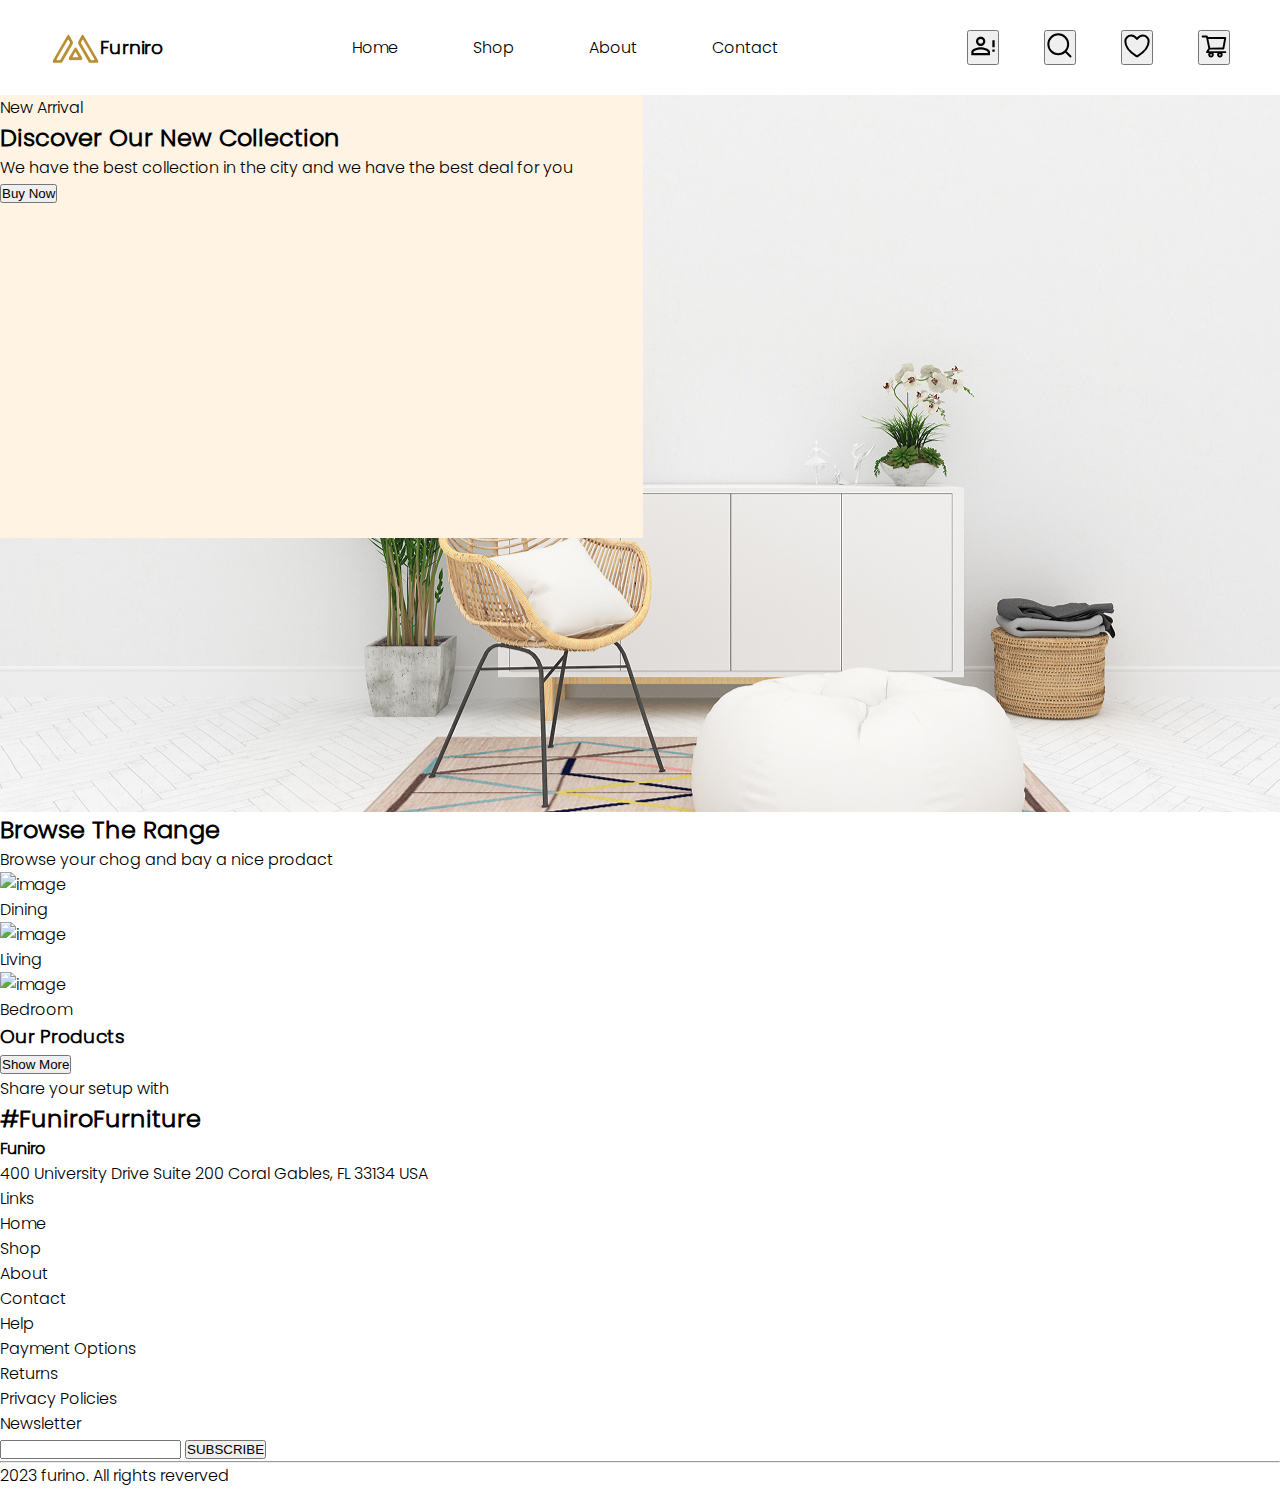
==== index.html @ 2afb2857 "add all class" ====
<!DOCTYPE html>
<html lang="en">
<head>
    <meta charset="UTF-8">
    <meta name="viewport" content="width=device-width, initial-scale=1.0">
    <title>Furniro</title>
    <!-- Link css -->
    <link rel="stylesheet" href="./Style/style.css">
    <!-- link favicon -->
    <link rel="shortcut icon" href="./asset/logo.svg" type="image/x-icon">
</head>
<body>
    <!-- Navbar -->
    <nav class="nav">
        <div class="nav_div">
            <img src="./asset/Logos-05 (1).png" width="50" height="32" alt="logo">
            <h3>Furniro</h3>
        </div>
        <div class="nav_div2">
            <p>Home</p>
            <p>Shop</p>
            <p>About</p>
            <p>Contact</p>
        </div>
        <div class="nav_div-button">
            <button><img src="./asset/User.svg" alt="icon"></button>
            <button><img src="./asset/serch.svg" alt="icon"></button>
            <button><img src="./asset/hart.svg" alt="icon"></button>
            <button><img src="./asset/cart.svg" alt="icon"></button>
        </div>
    </nav>
    <!-- main -->
    <main>
        <!-- hero section -->
        <section class="hero">
            <div class="hero-div">
                <div class="hero-div2">
                    <p class="hero-p">New Arrival</p>
                    <h2 class="hero-hed">Discover Our New Collection</h2>
                    <p>We have the best collection in the city and we have the best deal for you</p>
                    <button class="hero-btn">Buy Now</button>
                </div>
            </div>
        </section >
        <!-- section 2 -->
        <section class="sec-2">
            <h2 class="sec-2-had">Browse The Range</h2>
            <p>Browse your chog and bay a nice prodact</p>
            <div class="sec2-div">
                <div class="sec2-card">
                    <img class="sec2-img" src="" alt="image">
                    <p>Dining</p>
                </div class="sec2-card">
                <div>
                    <img class="sec2-img" src="" alt="image">
                    <p>Living</p>
                </div>
                <div class="sec2-card">
                    <img class="sec2-img" src="" alt="image">
                    <p>Bedroom</p>
                </div>
            </div>
        </section>
        <!-- section 3 -->
        <section class="sec3">
            <h3 class="sec3-had">Our Products</h3>
            <div class="sec3-div">

            </div>
            <button class="sec3-btn">Show More</button>
        </section>
        <!-- section 4 -->
        <section class="sec4">
            <div class="sec4-div">

            </div>
        </section>
        <!-- section 5 -->
        <section class="sec5">
            <p>Share your setup with</p>
            <h2>#FuniroFurniture</h2>
            <div class="sec5-div"></div>
        </section>
    </main>
    <!-- Footer -->
    <footer class="footer">
        <div class="footer-div">
            <div class="footer-div2">
                <h4 class="footer-had">Funiro</h4>
                <p class="footer-adde">400 University Drive Suite 200 Coral Gables,
                    FL 33134 USA</p>
            </div>
            <div class="footer-div3">
                <p class="footer-ses-hader">Links</p>
                <p>Home</p>
                <p>Shop</p>
                <p>About</p>
                <p>Contact</p>
            </div>
            <div class="footer-div4">
                <p class="footer-ses-hader">Help</p>
                <p>Payment Options</p>
                <p>Returns</p>
                <p>Privacy Policies</p>
            </div>
            <div class="footer-div5">
                <p class="footer-ses-hader">Newsletter</p>
                <div class="footer-div6">
                    <input class="foot-inp" type="text" name="text" id="">
                    <button class="footer-btn">SUBSCRIBE</button>
                </div>
            </div>
        </div>
        <hr class="footer-lin">
        <p class="foot-copyr">2023 furino. All rights reverved</p>
    </footer>
    <script src="./javascript/main.js"></script>
</body>
</html>
---- Style/style.css ----
/* Global */
*{
    margin: 0px;
    padding: 0px;
}

@font-face{
    font-family: 'Montserrat';
    src: url('../fonts/Montserrat.ttf') format('truetype'); 
}
@font-face{
    font-family: 'Poppins-Light';
    src: url('../fonts/Poppins-Light.ttf') format('truetype'); 
}

.Font-m{
    font-family: 'Montserrat';
}
body{
    font-family: 'Poppins-Light';
}

/* navigation */
.nav{
    display: flex;
    flex-direction: row;
    align-items: center;
    justify-content: space-between;
    margin-top: 30px;
    margin-bottom: 30px;
    margin-left: 50px;
    margin-right: 50px;
}

.nav_div{
    display: flex;
    flex-direction: row;
    align-items: center;
}
.nav_div2{
    display: flex;
    flex-direction: row;
    align-items: center;
    gap: 75px;
}
.nav_div-button{
    display: flex;
    flex-direction: row;
    align-items: center;
    gap: 45px;
}

/* hero section */
.hero{
    background-image: url(../asset/livinrom.png);
    height: 716.83px;
}
.hero-div{
    width: 643px;
    height: 443px;
    background-color: #FFF3E3;
    display: flex;
    flex-direction: column;
    align-items: start;
    /* padding-left: 49px;
    padding-top: 62px; */
}
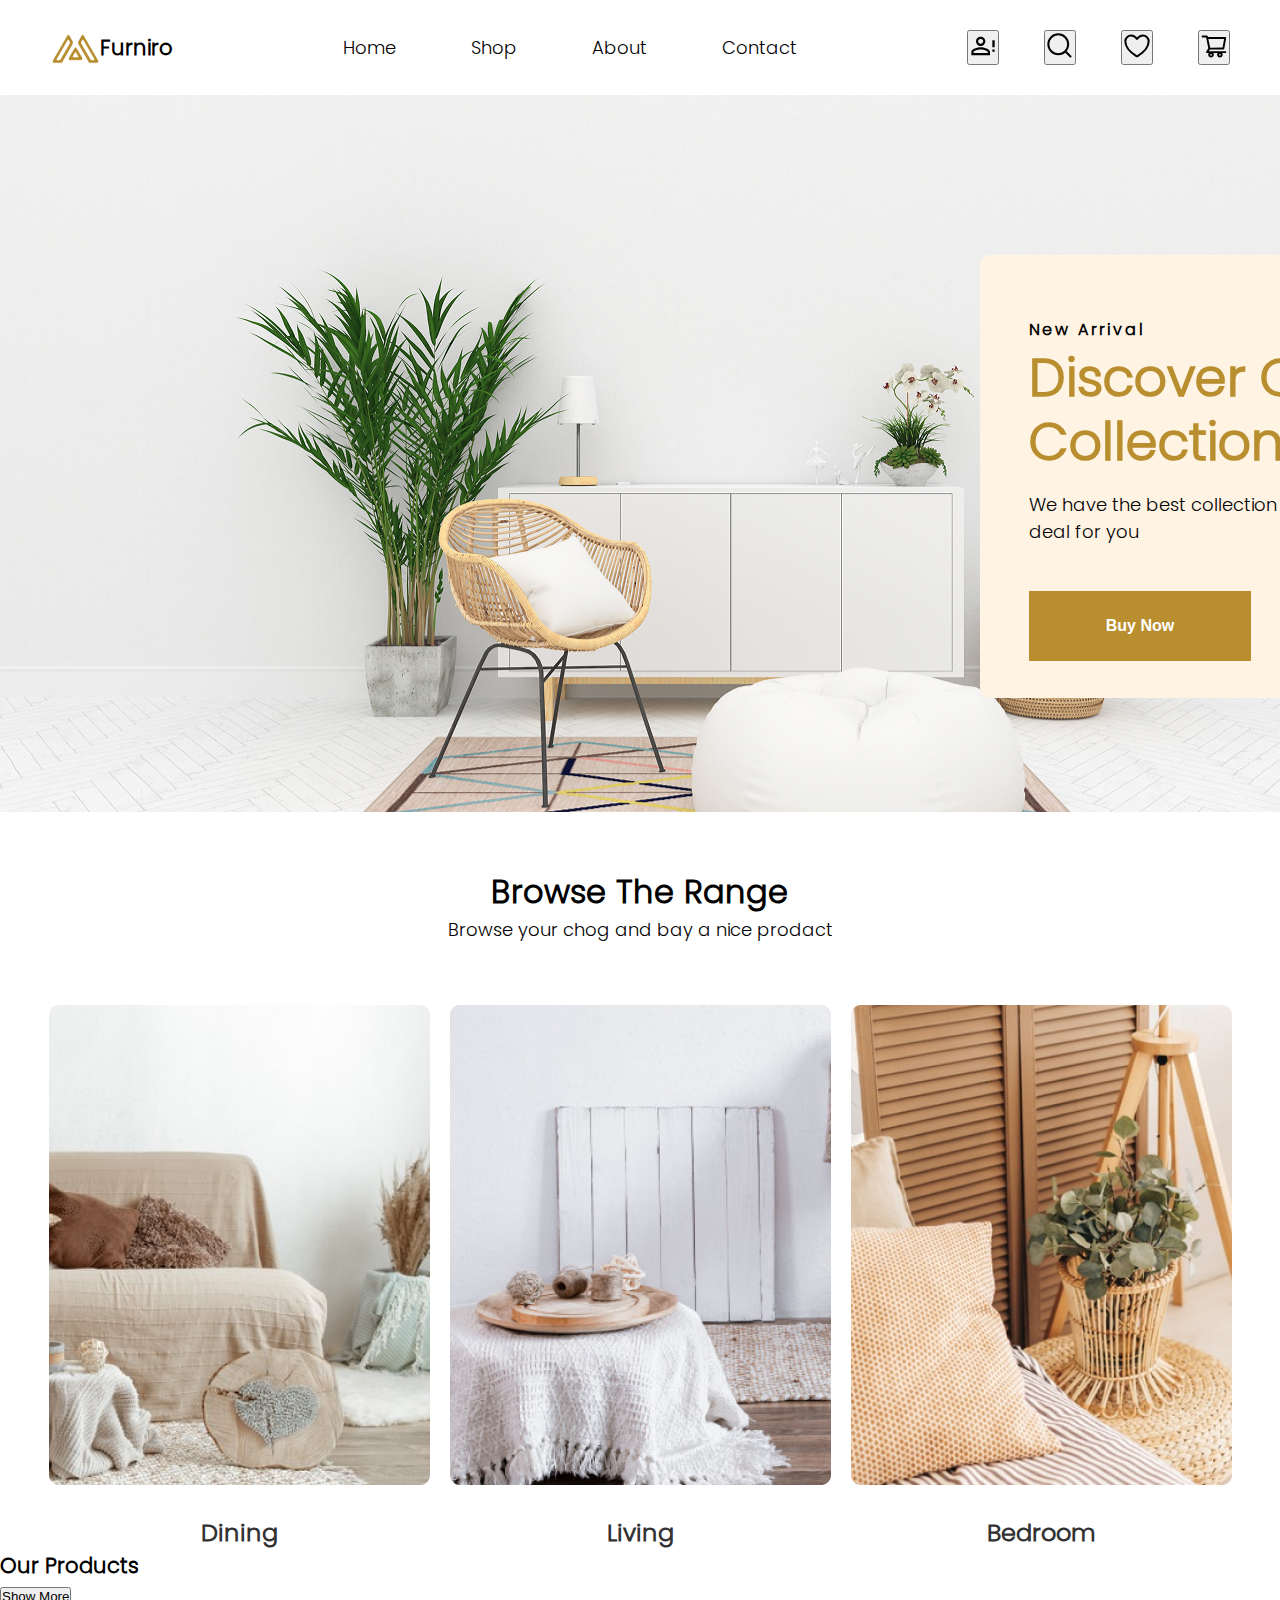
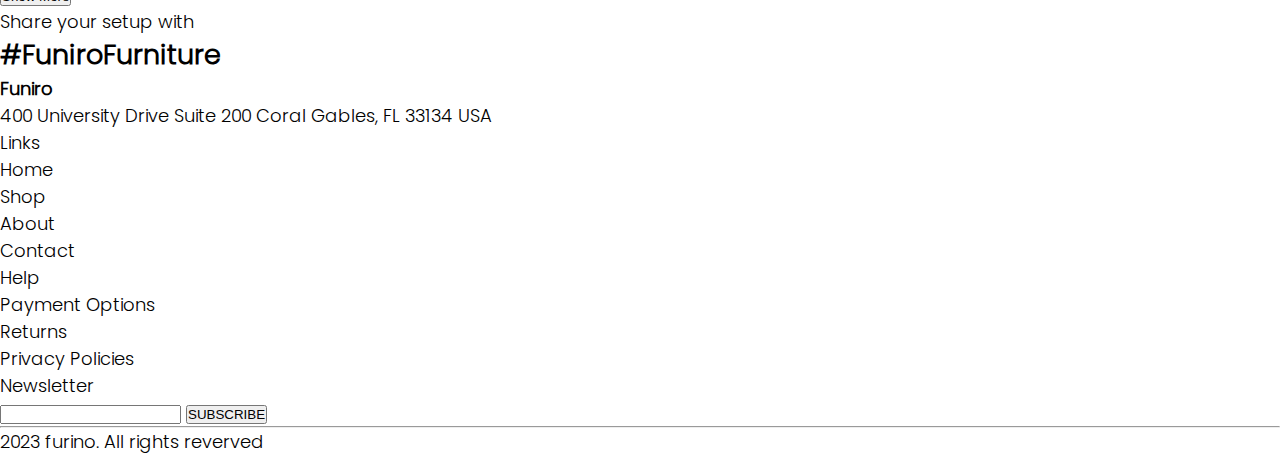
==== commit 6839eaa9: "add assat" ====
--- a/index.html
+++ b/index.html
@@ -48,15 +48,15 @@
             <p>Browse your chog and bay a nice prodact</p>
             <div class="sec2-div">
                 <div class="sec2-card">
-                    <img class="sec2-img" src="" alt="image">
+                    <img class="sec2-img" src="./asset/Section2img/Image-living room.png" alt="image">
                     <p>Dining</p>
-                </div class="sec2-card">
-                <div>
-                    <img class="sec2-img" src="" alt="image">
+                </div >
+                <div class="sec2-card">
+                    <img class="sec2-img" src="./asset/Section2img/Mask Group.png" alt="image">
                     <p>Living</p>
                 </div>
                 <div class="sec2-card">
-                    <img class="sec2-img" src="" alt="image">
+                    <img class="sec2-img" src="./asset/Section2img/Mask Group2.png" alt="image">
                     <p>Bedroom</p>
                 </div>
             </div>
--- a/Style/style.css
+++ b/Style/style.css
@@ -18,6 +18,8 @@
 }
 body{
     font-family: 'Poppins-Light';
+    font-size: 18px;
+    font-weight: 500;
 }
 
 /* navigation */
@@ -59,12 +61,85 @@
     width: 643px;
     height: 443px;
     background-color: #FFF3E3;
+    border-radius: 10px;
+    position: relative;
+    left: 980px;
+    top: 160px;
+}
+.hero-div2{
+    width: 561px;
+    height: 344px;
     display: flex;
     flex-direction: column;
     align-items: start;
-    /* padding-left: 49px;
-    padding-top: 62px; */
+    padding-left: 49px;
+    padding-top: 62px;
+}
+.hero-btn{
+    width: 222px;
+    height: 74px;
+    background-color: #B88E2F;
+    border: none;
+    font-size: 1rem;
+    font-weight: bold;
+    color: #ffff;
+    margin-top: 46px;
+}
+/* hero font styling */
+.hero-p{
+    font-size: 1rem;
+    font-weight: 600;
+    letter-spacing: 3px;
+}
+.hero-hed{
+    font-size: 52px;
+    font-weight: 900px;
+    color: #B88E2F;
+    line-height: 64px;
+    margin-top: 4px;
+    margin-bottom: 17px;
+}
+
+/* section 2 */
+
+.sec-2{
+    display: flex;
+    flex-direction: column;
+    align-items: center;
+}
+
+.sec2-div{
+    display: flex;
+    flex-direction: row;
+    gap: 20px;
+    align-items: center;
+}
+.sec2-img{
+    width: 381px;
+    height: 480px;
+}
+.sec2-card{
+    display: flex;
+    flex-direction: column;
+    align-items: center;
+    font-size: 24px;
+    font-weight: 600;
+    color: #333333;
+    gap: 30px;
+    margin-top: 62px;
+}
+.sec-2-had{
+    font-size: 32px;
+    font-weight: 700;
+    margin-top: 56px;
 }
 
 
 
+
+
+/* Footer */
+
+
+
+
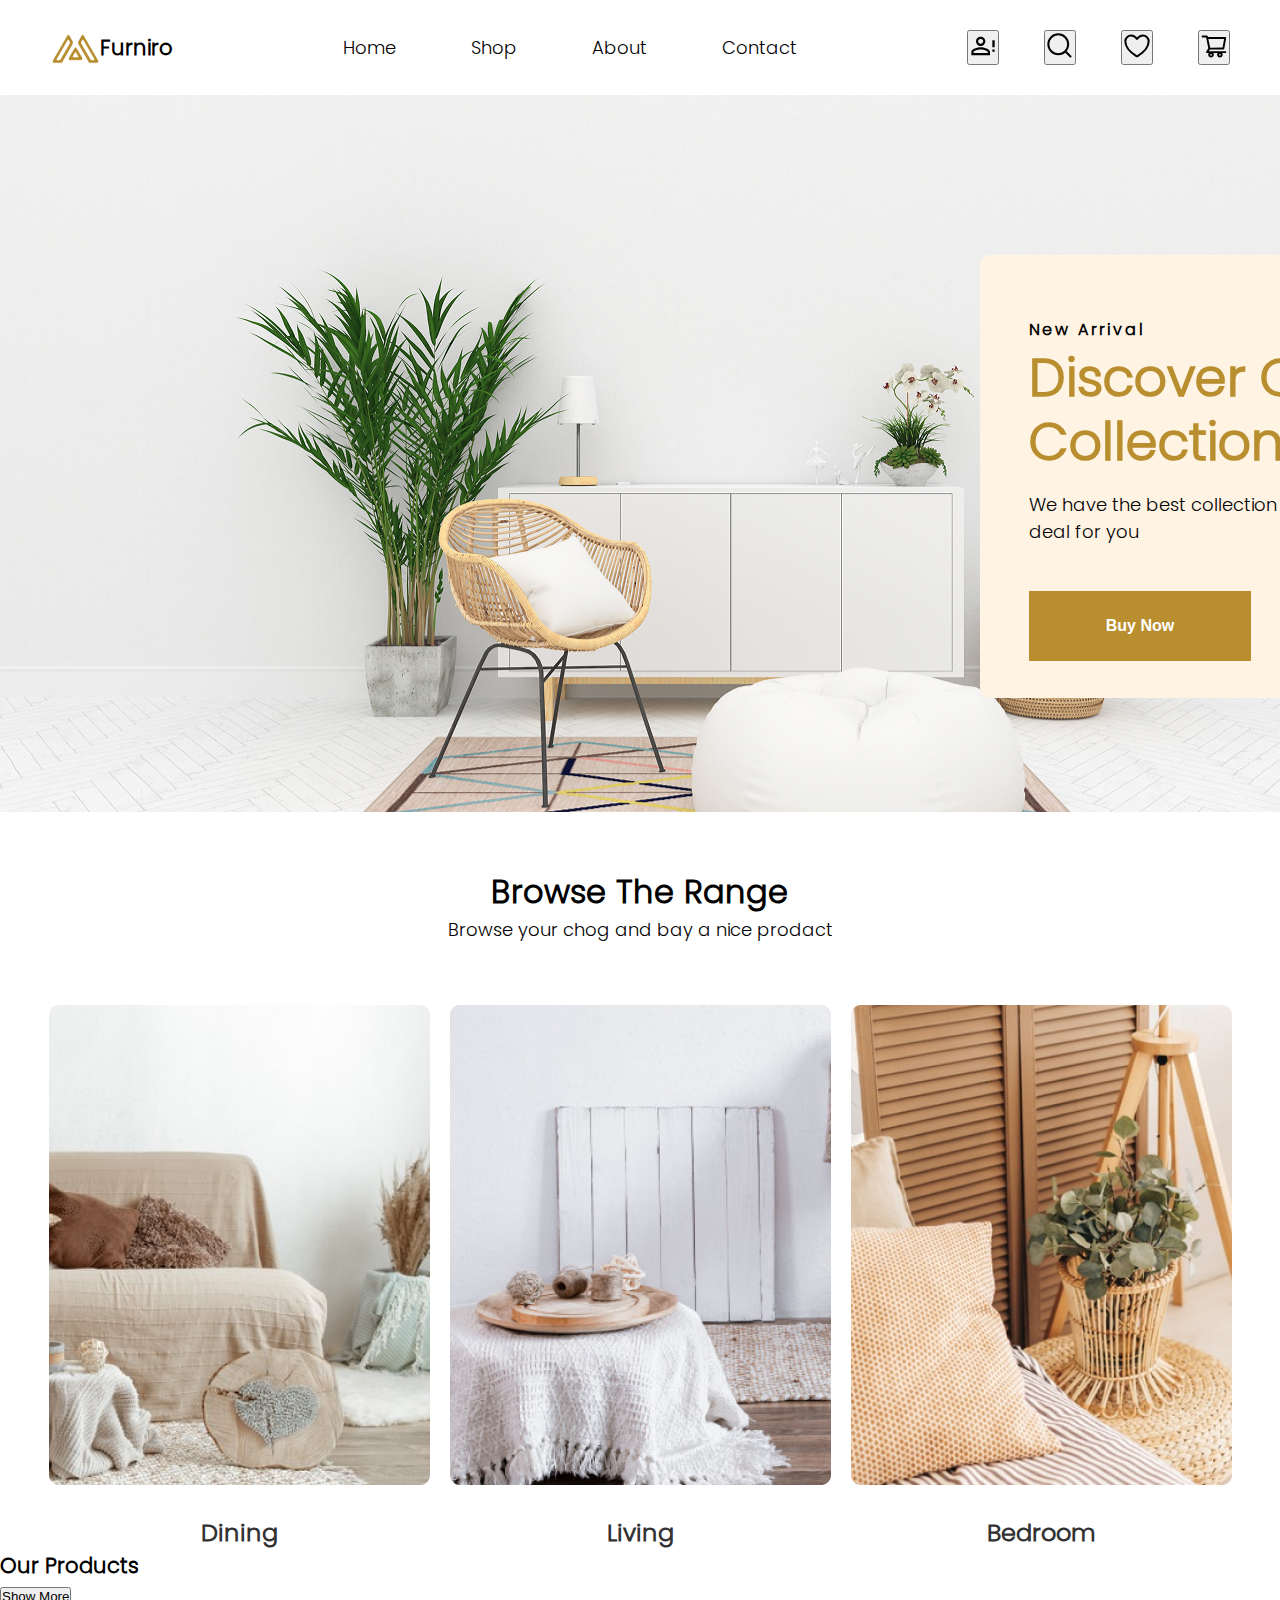
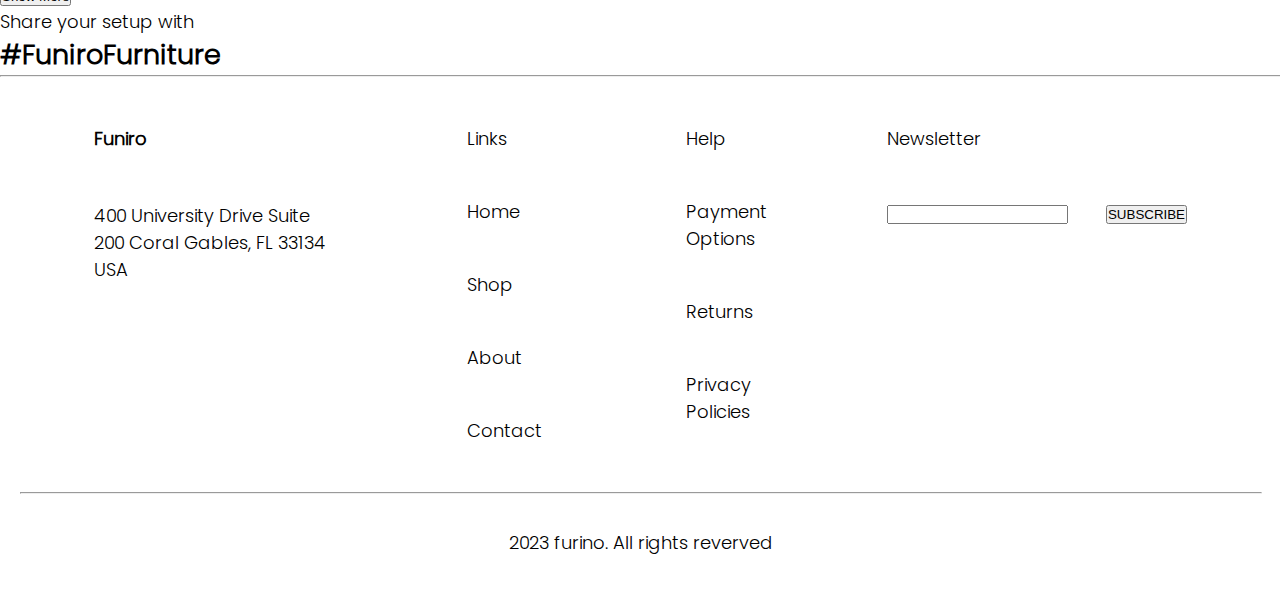
==== commit f5c02bc5: "update" ====
--- a/index.html
+++ b/index.html
@@ -83,6 +83,7 @@
         </section>
     </main>
     <!-- Footer -->
+    <hr style="width: 100vw;color: #9F9F9F;">
     <footer class="footer">
         <div class="footer-div">
             <div class="footer-div2">
--- a/Style/style.css
+++ b/Style/style.css
@@ -140,6 +140,66 @@
 
 /* Footer */
 
-
-
-
+.footer{
+    display: flex;
+    flex-direction: column;
+    align-items: center;
+    margin-left: 100px;
+    margin-right: 99px;
+    margin-top: 48px;
+    margin-bottom: 38px;
+}
+.footer-div{
+    display: flex;
+    flex-direction: row;
+    align-items: start;
+    margin-bottom: 48px;
+}
+.footer-lin{
+    width: 1240.01px;
+}
+.footer-div2{
+    display: flex;
+    flex-direction: column;
+    align-items: start;
+    gap: 50px;
+    width: 285px;
+    margin-right: 136px;
+}
+.footer-div3{
+    display: flex;
+    flex-direction: column;
+    align-items: start;
+    gap: 46px;
+    margin-right: 144px;
+}
+.footer-div4{
+    display: flex;
+    flex-direction: column;
+    align-items: start;
+    gap: 46px;
+    margin-right: 72px;
+}
+.footer-div5{
+    display: flex;
+    flex-direction: column;
+    align-items: start;
+    gap: 53px;
+}
+.footer-div6{
+    display: flex;
+    flex-direction: row;
+    align-items: start;
+    gap: 38px;
+}
+
+.foot-copyr{
+    margin-top: 35px;
+    text-align: start;
+    justify-content: start;
+}
+
+
+
+
+
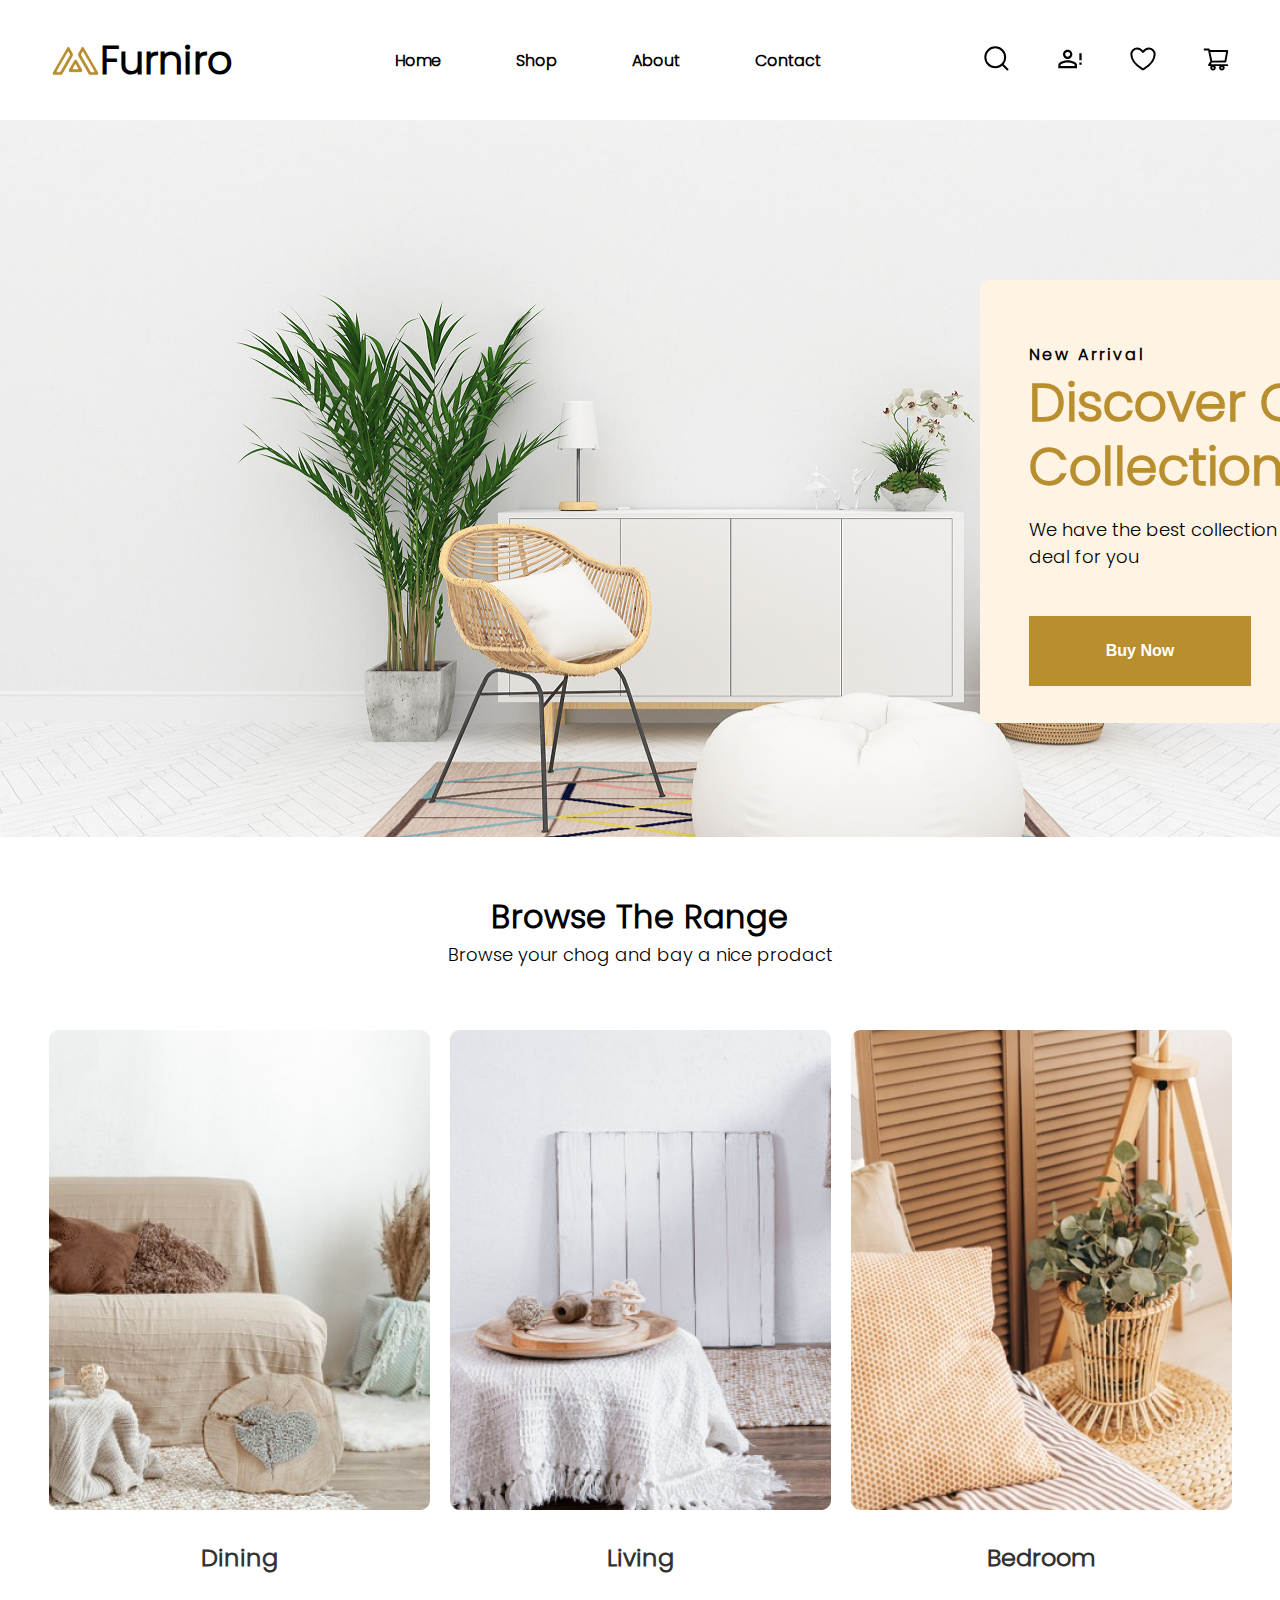
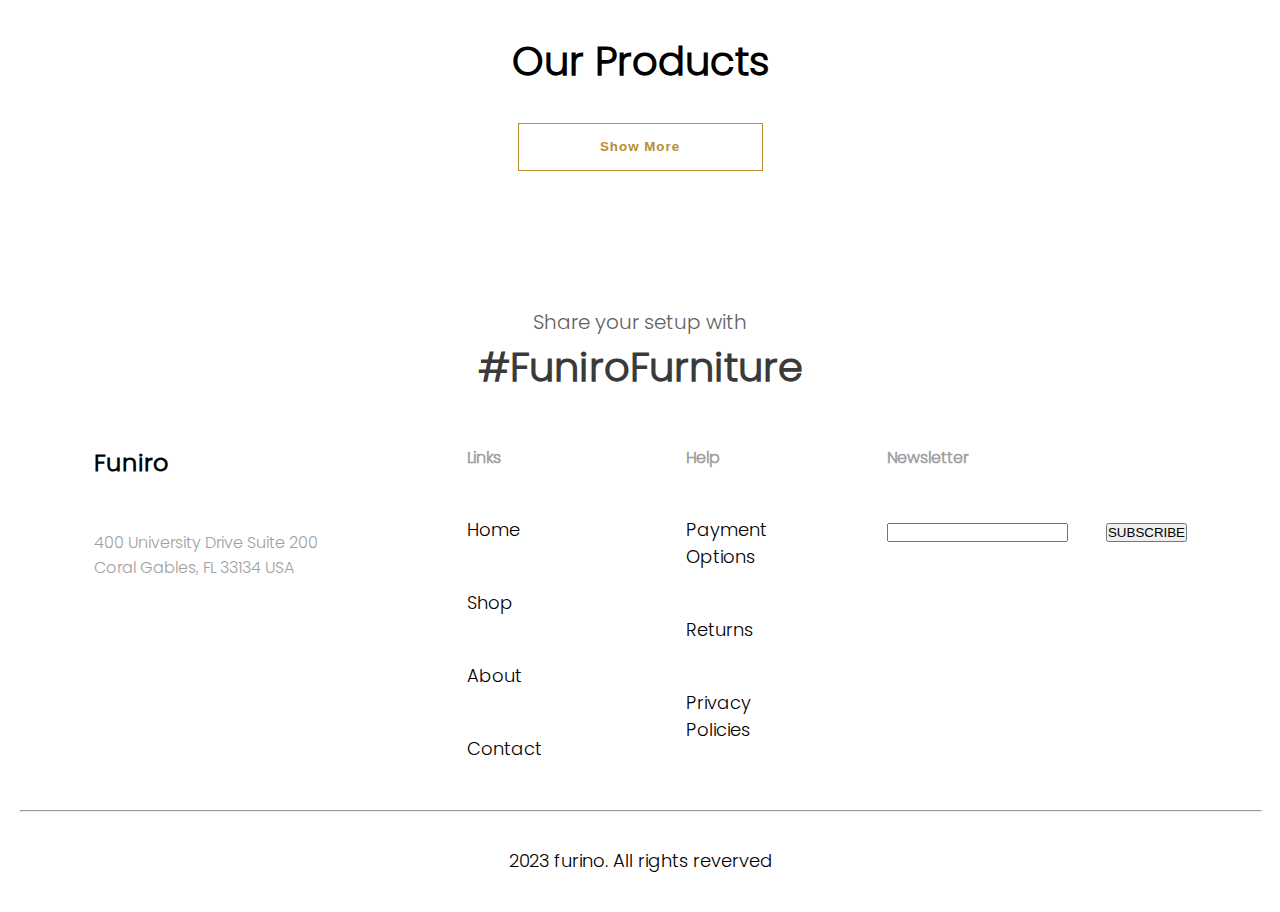
==== commit 0a3248f6: "add" ====
--- a/index.html
+++ b/index.html
@@ -23,10 +23,10 @@
             <p>Contact</p>
         </div>
         <div class="nav_div-button">
-            <button><img src="./asset/User.svg" alt="icon"></button>
-            <button><img src="./asset/serch.svg" alt="icon"></button>
-            <button><img src="./asset/hart.svg" alt="icon"></button>
-            <button><img src="./asset/cart.svg" alt="icon"></button>
+            <button class="nav-btn"><img src="./asset/serch.svg" alt="icon"></button>
+            <button class="nav-btn"><img src="./asset/User.svg" alt="icon"></button>
+            <button class="nav-btn"><img src="./asset/hart.svg" alt="icon"></button>
+            <button class="nav-btn"><img src="./asset/cart.svg" alt="icon"></button>
         </div>
     </nav>
     <!-- main -->
@@ -77,13 +77,12 @@
         </section>
         <!-- section 5 -->
         <section class="sec5">
-            <p>Share your setup with</p>
-            <h2>#FuniroFurniture</h2>
+            <p class="sec5-par">Share your setup with</p>
+            <h2 class="sec5-had">#FuniroFurniture</h2>
             <div class="sec5-div"></div>
         </section>
     </main>
     <!-- Footer -->
-    <hr style="width: 100vw;color: #9F9F9F;">
     <footer class="footer">
         <div class="footer-div">
             <div class="footer-div2">
--- a/Style/style.css
+++ b/Style/style.css
@@ -38,12 +38,16 @@
     display: flex;
     flex-direction: row;
     align-items: center;
+    font-size: 34px;
+    font-weight: 900;
 }
 .nav_div2{
     display: flex;
     flex-direction: row;
     align-items: center;
     gap: 75px;
+    font-size: 1rem;
+    font-weight: 600;
 }
 .nav_div-button{
     display: flex;
@@ -51,6 +55,11 @@
     align-items: center;
     gap: 45px;
 }
+.nav-btn{
+    background-color: #ffff;
+    border: none;
+}
+
 
 /* hero section */
 .hero{
@@ -134,8 +143,56 @@
     margin-top: 56px;
 }
 
-
-
+/* section 3 */
+.sec3{
+    display: flex;
+    flex-direction: column;
+    align-items: center;
+    margin-top: 56px;
+}
+.sec3-had{
+    font-size: 40px;
+    font-weight: 700;
+}
+.sec3-btn{
+    width: 245px;
+    height: 48px;
+    color: #B88E2F;
+    border: 1px solid #B88E2F;
+    font-weight: 700;
+    background-color: white;
+    letter-spacing: 1px;
+    margin-top: 32px;
+    margin-bottom: 69px;
+}
+
+
+/* section 4 */
+.sec4{
+    display: flex;
+    flex-direction: column;
+    align-items: center;
+}
+
+
+/* section 5 */
+.sec5{
+    display: flex;
+    flex-direction: column;
+    align-items: center;
+    margin-top: 67px;
+}
+
+.sec5-par{
+    font-size: 20px;
+    font-weight: 600px;
+    color: #616161;
+}
+.sec5-had{
+    font-size: 40px;
+    font-weight: 700;
+    color: #3A3A3A;
+}
 
 
 /* Footer */
@@ -198,8 +255,22 @@
     text-align: start;
     justify-content: start;
 }
-
-
-
-
-
+/* font */
+.footer-had{
+    font-size: 24px;
+    font-weight: 600;
+}
+.footer-adde{
+    font-size: 1rem;
+    font-weight: 400;
+    color: #9F9F9F;
+}
+.footer-ses-hader{
+    font-size: 1rem;
+    font-weight: 600;
+    color: #9F9F9F;
+}
+
+
+
+
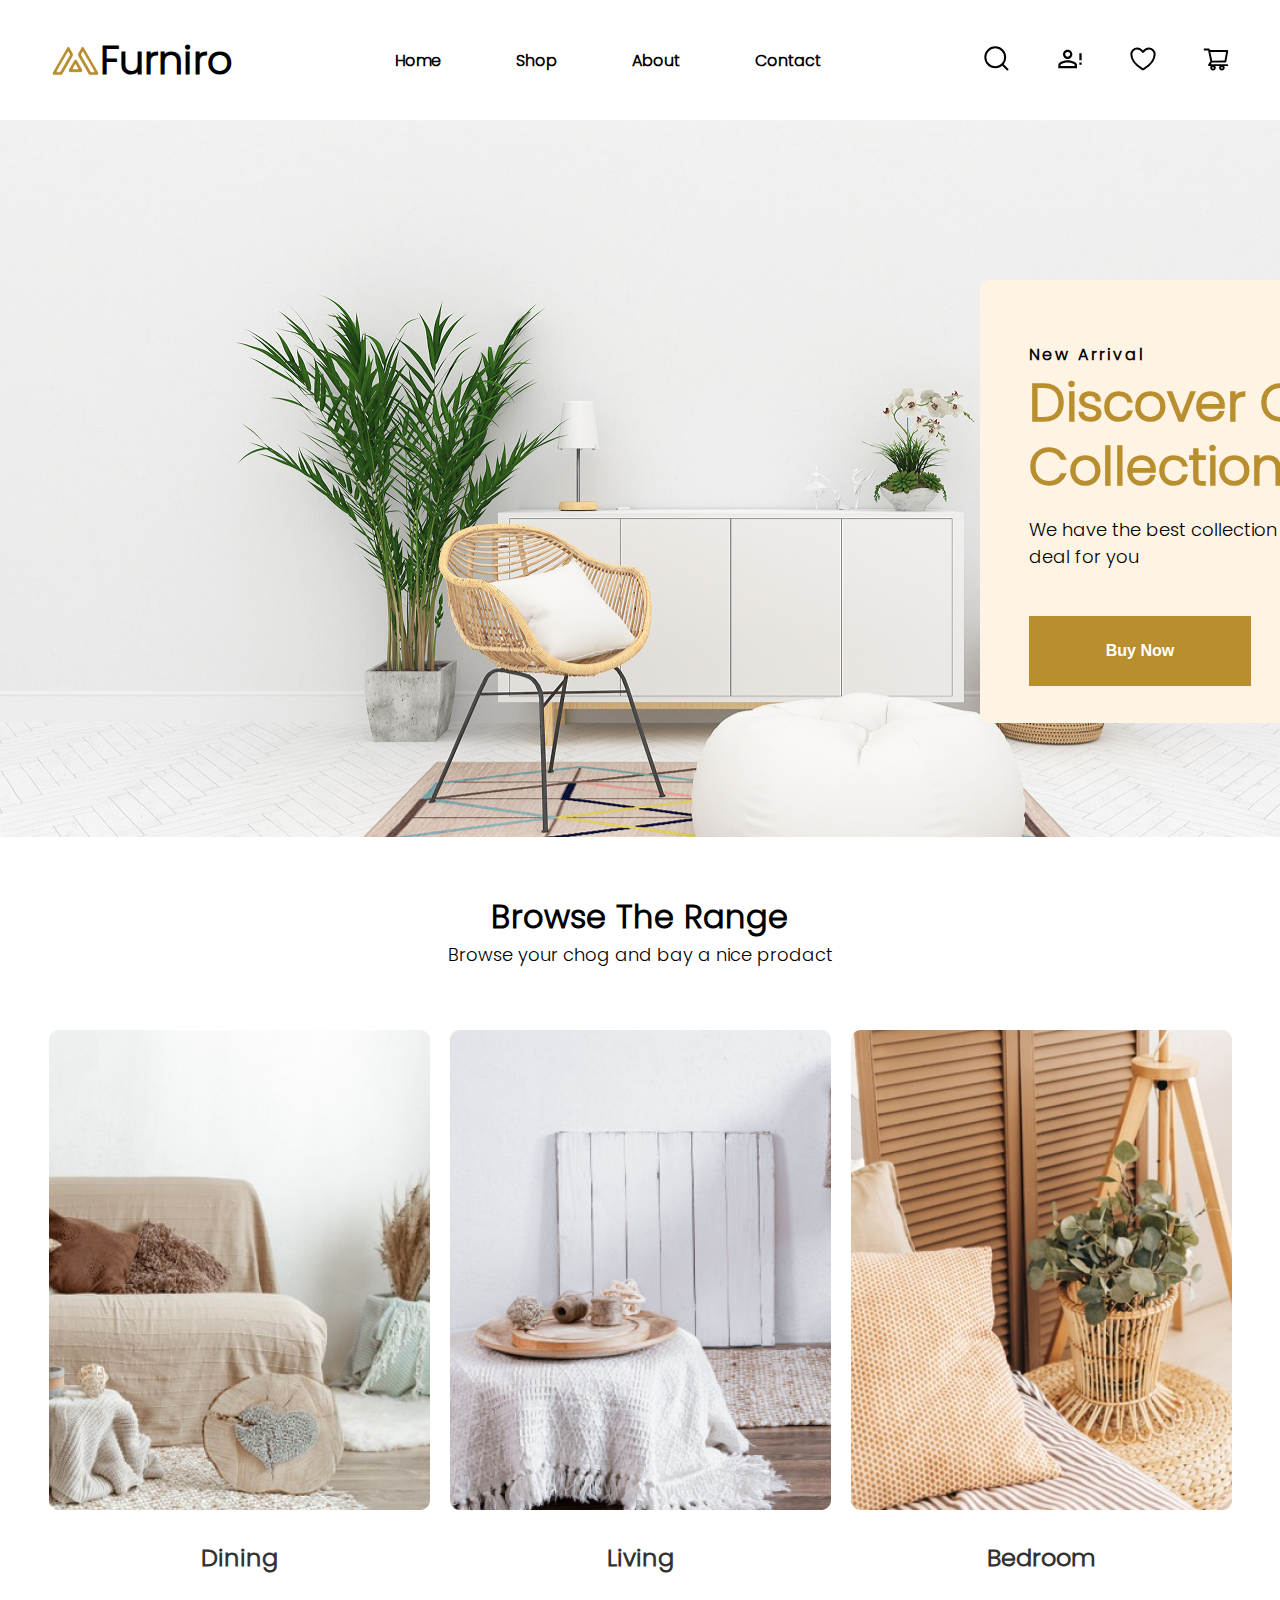
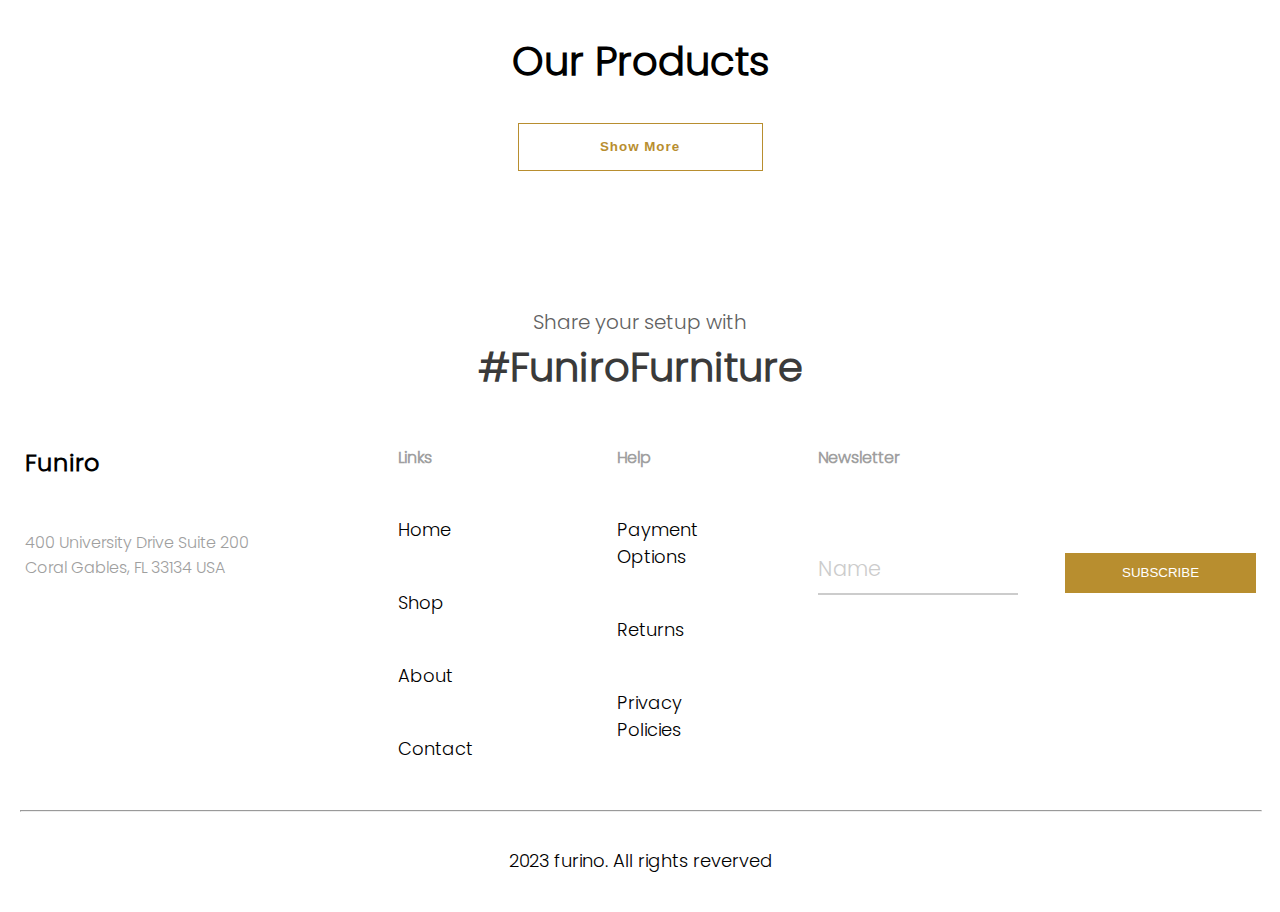
==== commit 91cad2b3: "polic footer" ====
--- a/index.html
+++ b/index.html
@@ -106,7 +106,10 @@
             <div class="footer-div5">
                 <p class="footer-ses-hader">Newsletter</p>
                 <div class="footer-div6">
-                    <input class="foot-inp" type="text" name="text" id="">
+                    <div class="form__group field">
+                        <input type="input" class="form__field" placeholder="Name" name="name" id='name' required />
+                        <label for="name" class="form__label">Name</label>
+                    </div>
                     <button class="footer-btn">SUBSCRIBE</button>
                 </div>
             </div>
--- a/Style/style.css
+++ b/Style/style.css
@@ -271,6 +271,76 @@
     color: #9F9F9F;
 }
 
-
-
-
+/* input btn */
+.footer-btn{
+    width: 200px;
+    height: 40px;
+    background-color: #B88E2F;
+    color: #ffff;
+    border: none;
+    margin-top: 30px;
+}
+
+/* input from */
+
+
+.form__group {
+    position: relative;
+    padding: 15px 0 0;
+    margin-top: 10px;
+    width: 50%;
+}
+
+.form__field {
+    font-family: inherit;
+    width: 200px;
+    border: 0;
+    border-bottom: 2px solid #ccc; /* Replace $gray with actual color value */
+    outline: 0;
+    font-size: 1.3rem;
+    color: rgb(0, 0, 0);
+    padding: 7px 0;
+    background: transparent;
+    transition: border-color 0.2s;
+
+    &::placeholder {
+        color: transparent;
+    }
+
+    &:placeholder-shown ~ .form__label {
+        font-size: 1.3rem;
+        cursor: text;
+        top: 20px;
+    }
+}
+
+.form__label {
+    position: absolute;
+    top: 0;
+    display: block;
+    transition: 0.2s;
+    font-size: 1rem;
+    color: #ccc; /* Replace $gray with actual color value */
+}
+
+.form__field:focus {
+    ~ .form__label {
+        position: absolute;
+        top: 0;
+        display: block;
+        transition: 0.2s;
+        font-size: 1rem;
+        color: #007bff; /* Replace $primary with actual color value */
+        font-weight: 700;    
+    }
+    padding-bottom: 6px;  
+    font-weight: 700;
+    border-width: 3px;
+    border-image: linear-gradient(to right, #007bff, #6c757d); /* Replace $primary and $secondary with actual color values */
+    border-image-slice: 1;
+}
+
+/* reset input */
+.form__field {
+    &:required, &:invalid { box-shadow: none; }
+}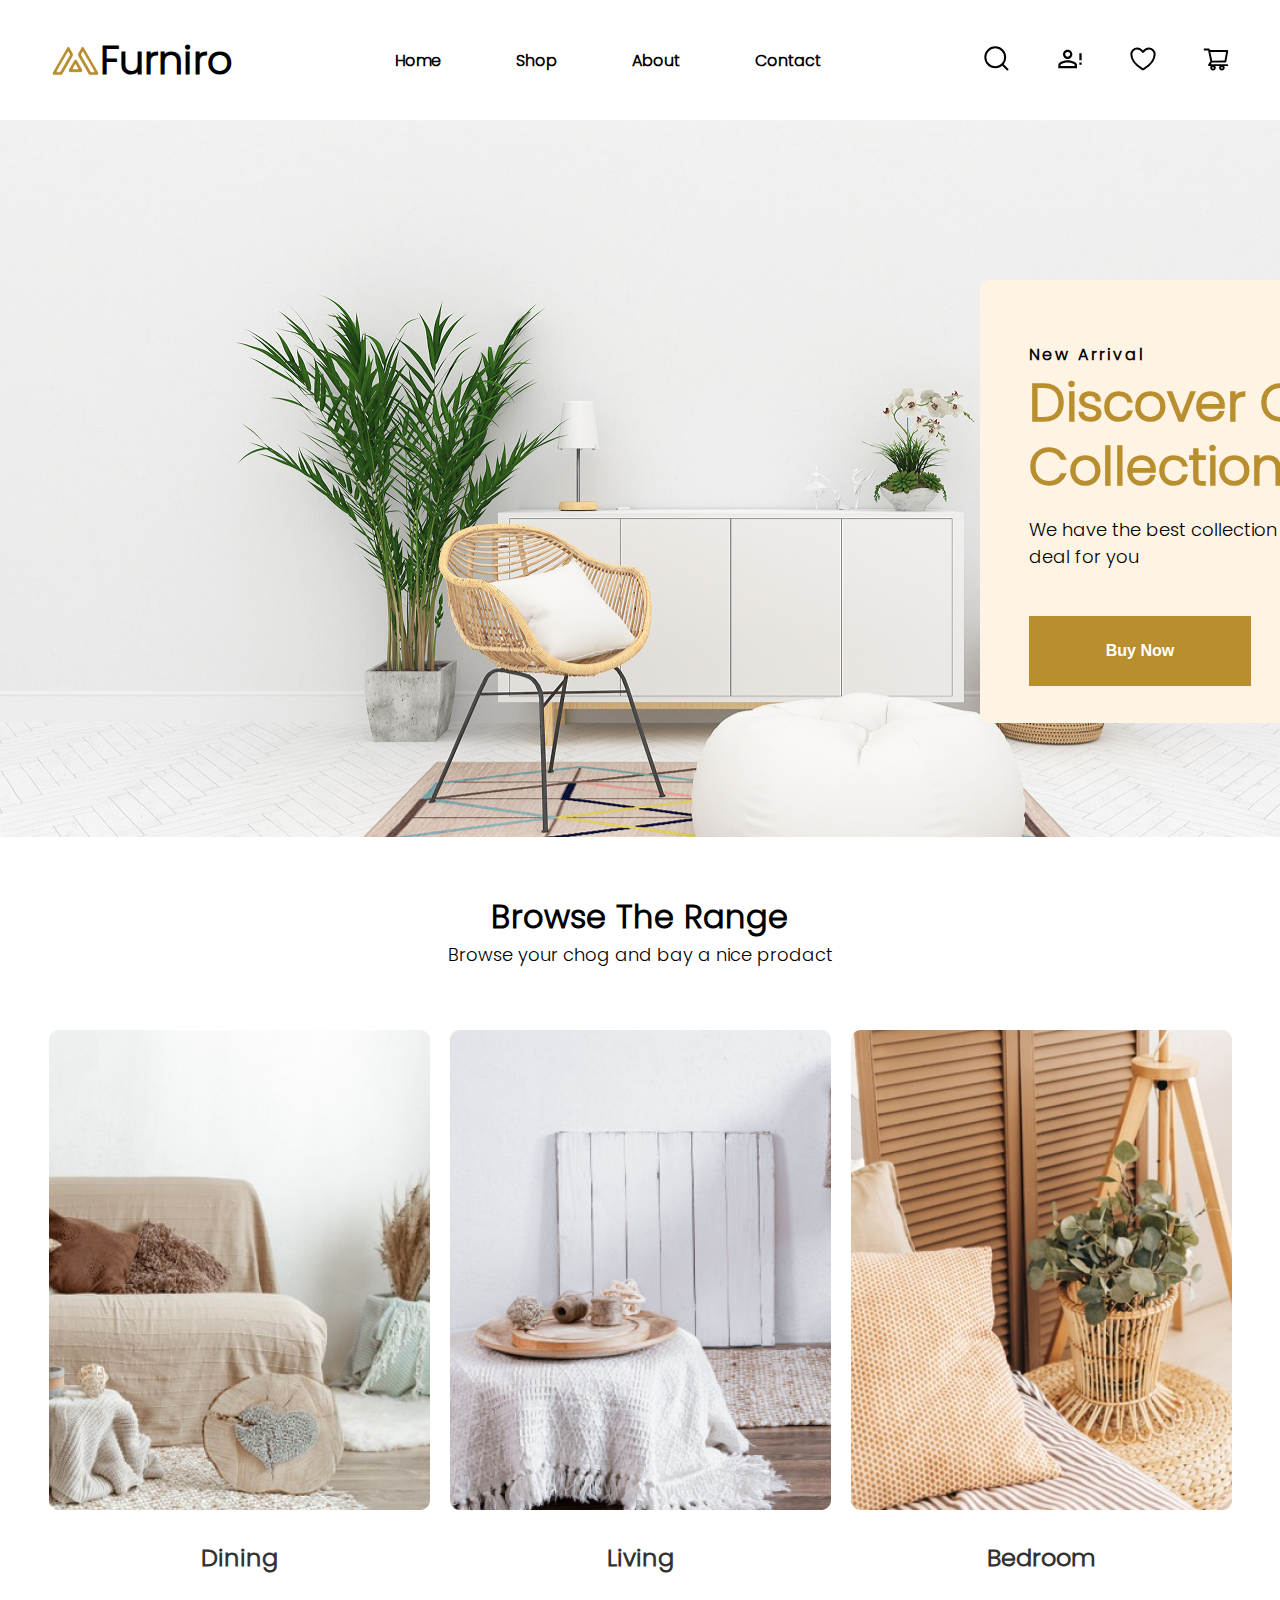
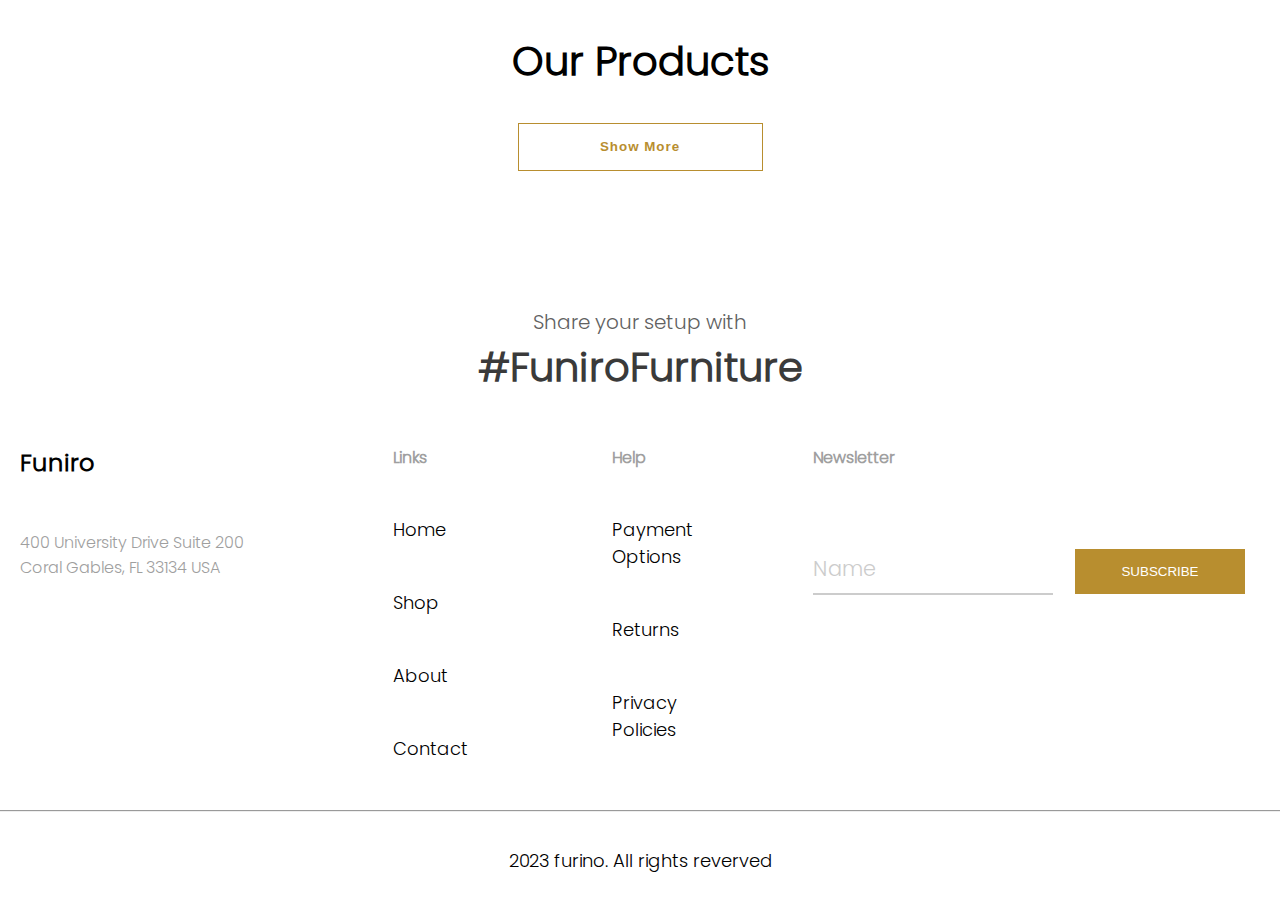
==== commit 06b95c0f: "add fecth functhon" ====
--- a/index.html
+++ b/index.html
@@ -64,7 +64,7 @@
         <!-- section 3 -->
         <section class="sec3">
             <h3 class="sec3-had">Our Products</h3>
-            <div class="sec3-div">
+            <div id="Sec3-div-pri" class="sec3-div">
 
             </div>
             <button class="sec3-btn">Show More</button>
--- a/Style/style.css
+++ b/Style/style.css
@@ -213,7 +213,7 @@
     margin-bottom: 48px;
 }
 .footer-lin{
-    width: 1240.01px;
+    width: 1350px;
 }
 .footer-div2{
     display: flex;
@@ -273,12 +273,12 @@
 
 /* input btn */
 .footer-btn{
-    width: 200px;
-    height: 40px;
+    width: 170px;
+    height: 45px;
     background-color: #B88E2F;
     color: #ffff;
     border: none;
-    margin-top: 30px;
+    margin-top: 26.1px;
 }
 
 /* input from */
@@ -293,7 +293,7 @@
 
 .form__field {
     font-family: inherit;
-    width: 200px;
+    width: 240px;
     border: 0;
     border-bottom: 2px solid #ccc; /* Replace $gray with actual color value */
     outline: 0;
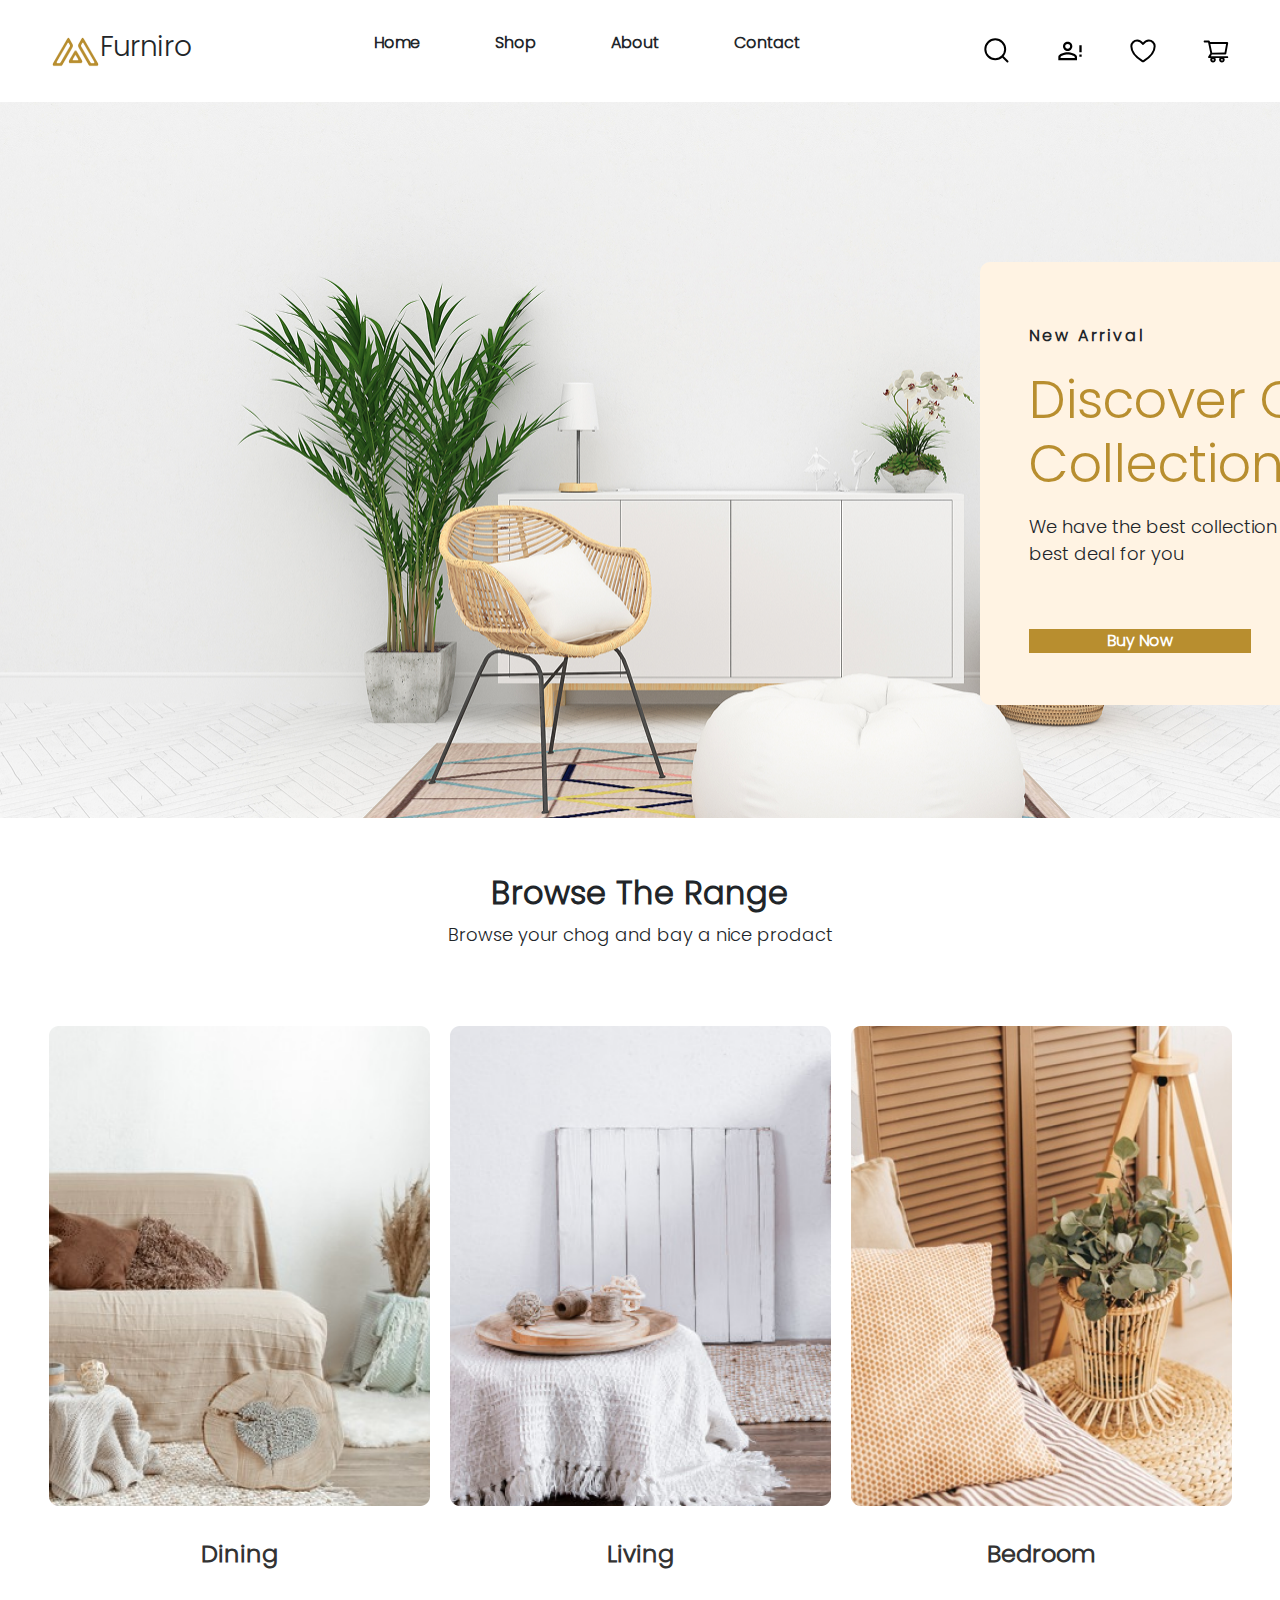
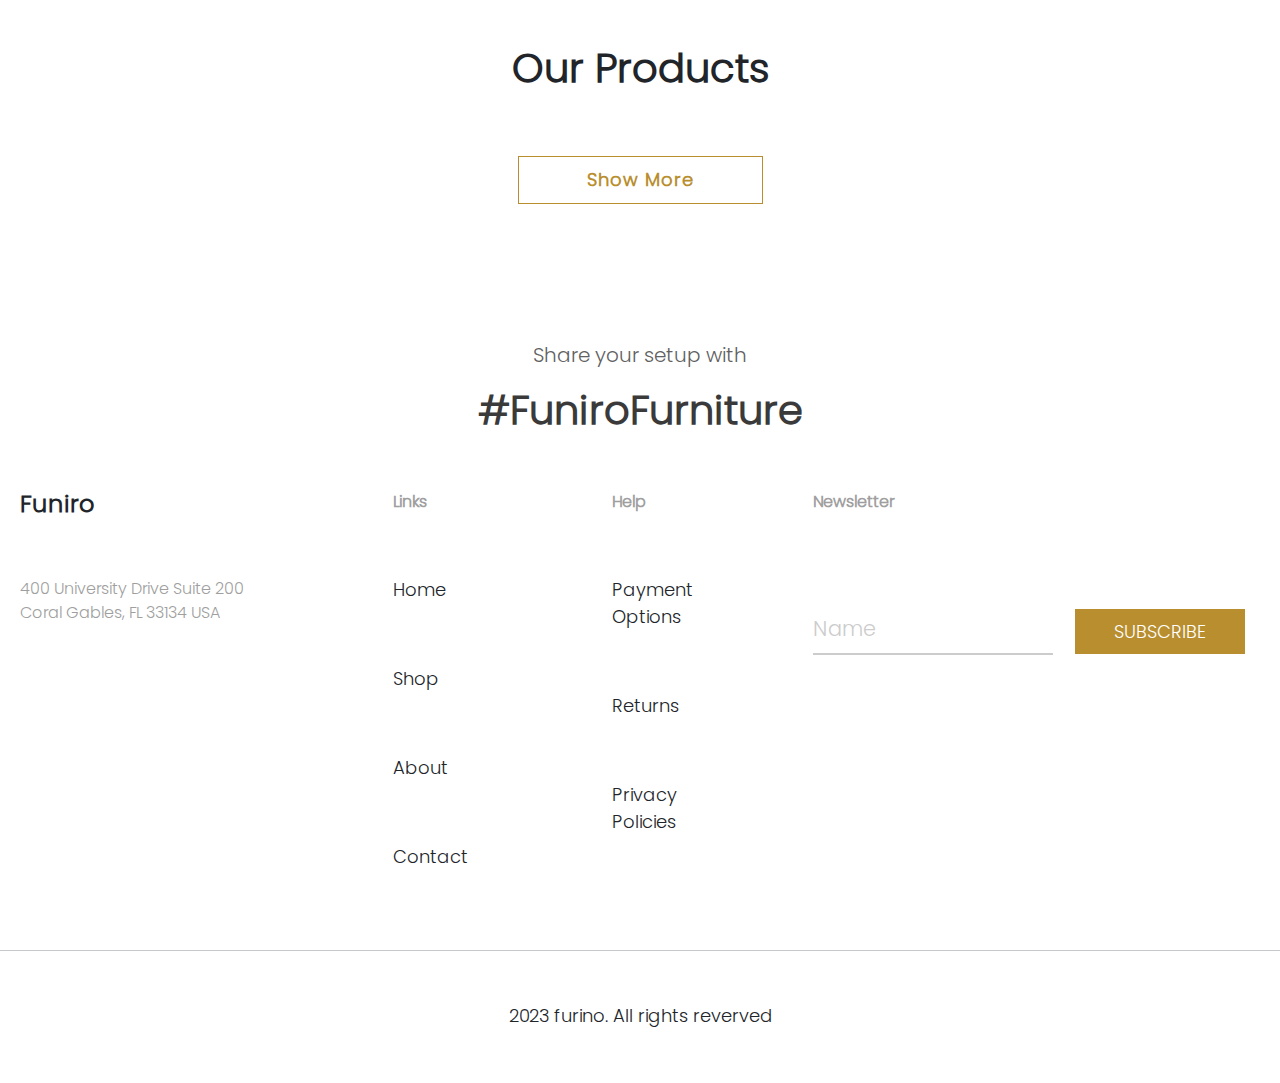
==== commit e5a71dd0: "add bootstrap" ====
--- a/index.html
+++ b/index.html
@@ -4,6 +4,8 @@
     <meta charset="UTF-8">
     <meta name="viewport" content="width=device-width, initial-scale=1.0">
     <title>Furniro</title>
+        <!-- Link bootstrap -->
+        <link rel="stylesheet" href="./Style/bootstrap-5.3.3-dist/css/bootstrap.min.css">
     <!-- Link css -->
     <link rel="stylesheet" href="./Style/style.css">
     <!-- link favicon -->
@@ -117,6 +119,10 @@
         <hr class="footer-lin">
         <p class="foot-copyr">2023 furino. All rights reverved</p>
     </footer>
+        <!-- Link Bootstrap script -->
+    <script src="./Style/bootstrap-5.3.3-dist/js/bootstrap.bundle.js"></script>
+    <script src="./Style/bootstrap-5.3.3-dist/js/bootstrap.min.js"></script>
+    <!-- javascript -->
     <script src="./javascript/main.js"></script>
 </body>
 </html>--- a/Style/style.css
+++ b/Style/style.css
@@ -153,6 +153,7 @@
 .sec3-had{
     font-size: 40px;
     font-weight: 700;
+    margin-bottom: 32px;
 }
 .sec3-btn{
     width: 245px;
@@ -165,7 +166,36 @@
     margin-top: 32px;
     margin-bottom: 69px;
 }
-
+/* crade */
+.sec3-div{
+    display: grid;
+    grid-template-columns: repeat(4, 1fr);
+    gap: 32px;
+}
+
+.product-img{
+    width: 285px;
+    height: 310px;
+}
+.product-card{
+    width: 285px;
+    height: 446px;
+    background-color: #dddee0d3;
+}
+.product-name{
+    margin-left: 16px;
+    margin-top: 16px;
+    margin-bottom: 8px;
+    color: #3A3A3A;
+    font-size: 24px;
+    font-weight: 600;
+}
+.product-price{
+    margin-left: 16px;
+    font-weight: 600;
+    color: #3A3A3A;
+    font-size: 16px;
+}
 
 /* section 4 */
 .sec4{
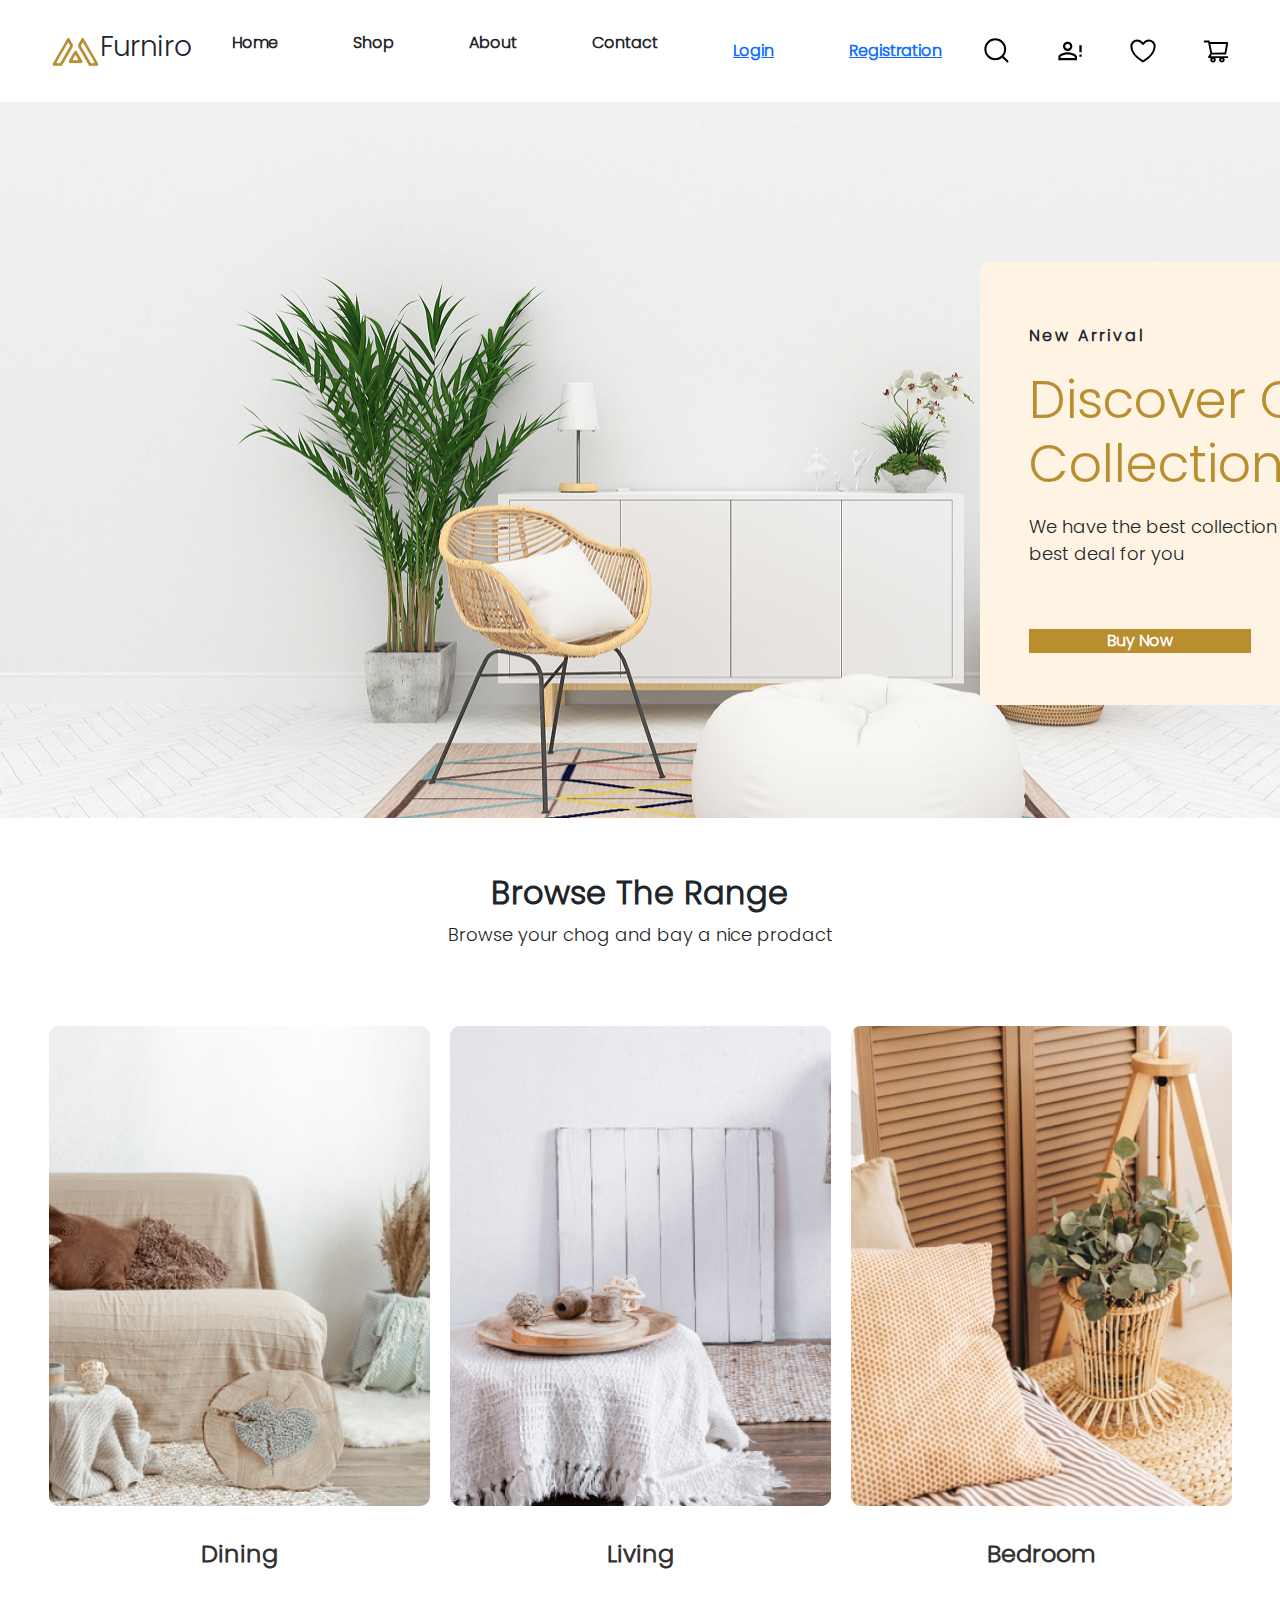
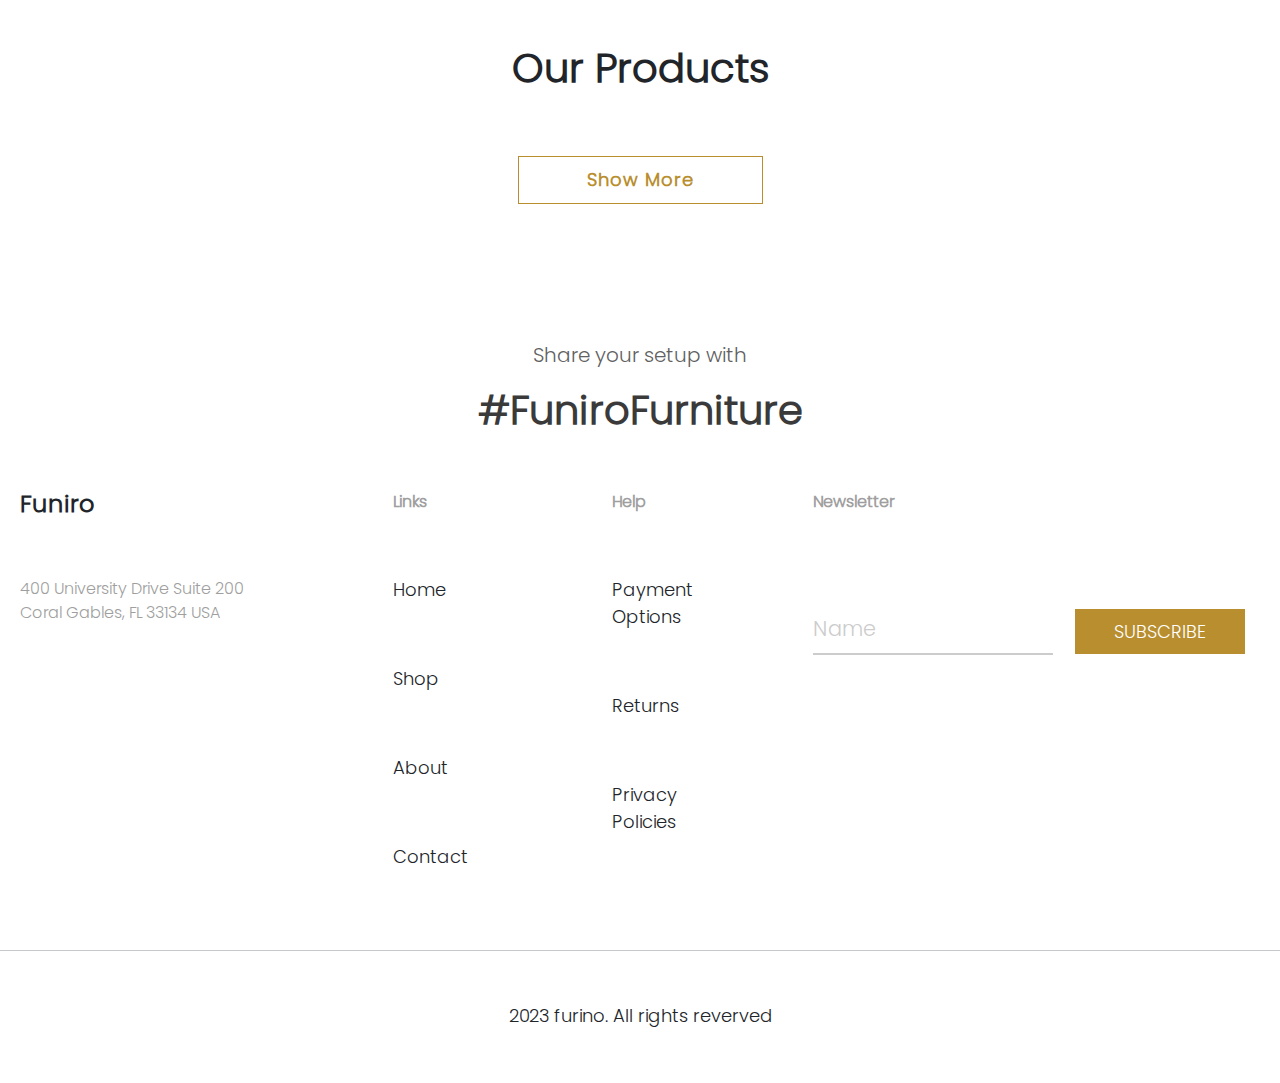
==== commit 1f175479: "update login and registaion" ====
--- a/index.html
+++ b/index.html
@@ -23,6 +23,8 @@
             <p>Shop</p>
             <p>About</p>
             <p>Contact</p>
+            <a href="./page/login.html">Login</a>
+            <a href="./page/registration.html">Registration</a>
         </div>
         <div class="nav_div-button">
             <button class="nav-btn"><img src="./asset/serch.svg" alt="icon"></button>
